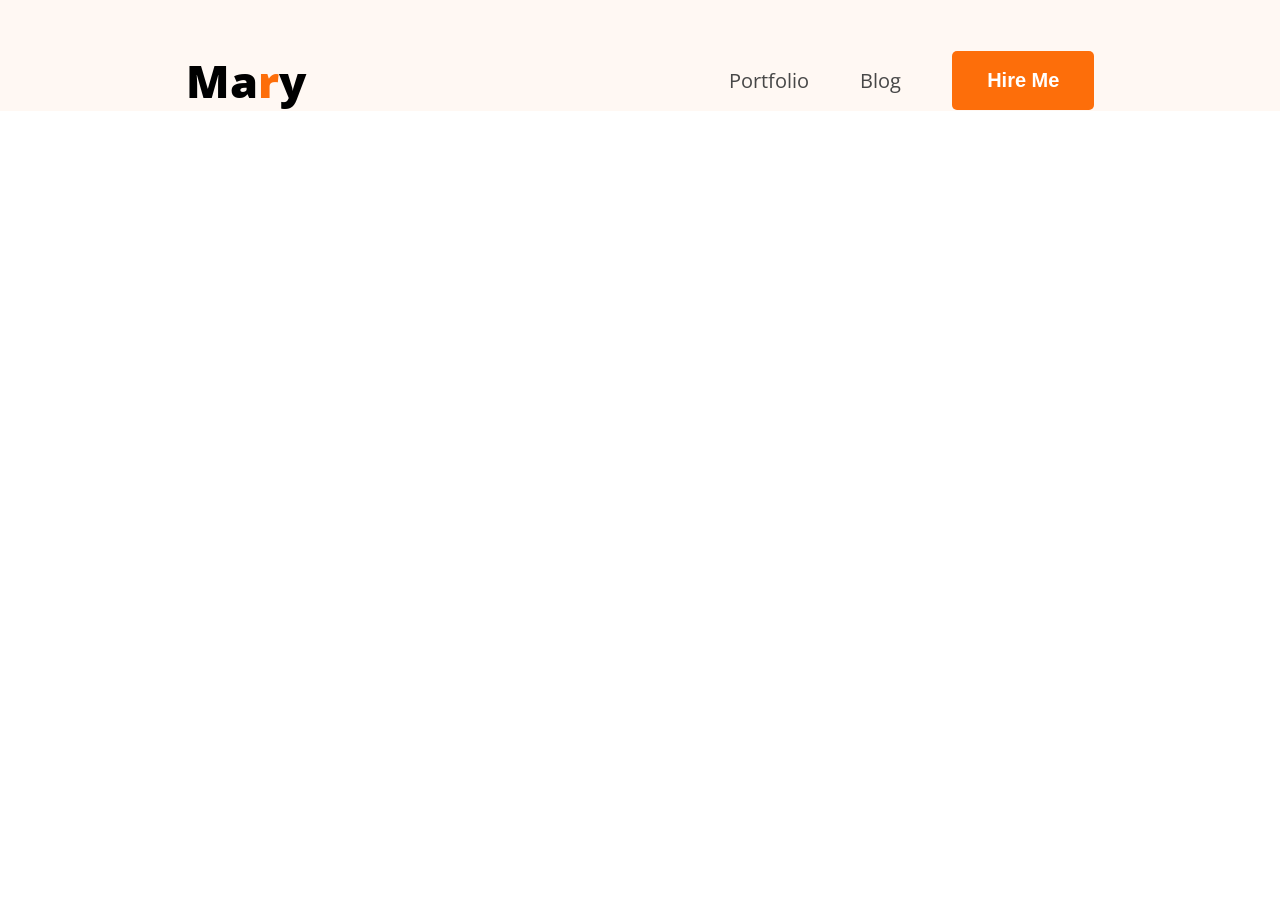
==== Module 4/Portfolio Code/index.html @ 465c4c7c "Portfolio" ====
<!doctype html>
<html lang="en">
  <head>
    <meta charset="UTF-8" />
    <meta name="viewport" content="width=device-width, initial-scale=1.0" />
    <title>Asir Mahmud Portfolio</title>
    <link rel="preconnect" href="https://fonts.googleapis.com" />
    <link rel="preconnect" href="https://fonts.gstatic.com" crossorigin />
    <link
      href="https://fonts.googleapis.com/css2?family=Open+Sans:ital,wght@0,300..800;1,300..800&display=swap"
      rel="stylesheet"
    />
    <link rel="stylesheet" href="style.css">
  </head>
  <body class="font-open-sans">
    <header>
      <nav>
        <div class="logo">
          <h2>Ma<span class="clr">r</span>y</h2>
        </div>

        <ul class="menu">
          <li><a href="">Portfolio</a></li>
          <li><a href="">Blog</a></li>
          <li><button class="btn">Hire Me</button></li>
        </ul>
      </nav>
    </header>
  </body>
</html>
---- Module 4/Portfolio Code/style.css ----
*{
    margin: 0;
    padding: 0;
    box-sizing: border-box;
}
.font-open-sans{
  font-family: "Open Sans", sans-serif;
  font-optical-sizing: auto;
}

.logo h2{
    font-size: 45px;
    font-weight: 1000;
}
.clr{
    color: #FD6E0A;
}
header{
    background-color: #FFF8F3;
    padding-top: 50px;
}

nav{
    width: 71%;
    max-width: 1140px;
    margin: 0px auto;
    display: flex;
    justify-content: space-between;
    align-items: center;
}

nav .menu{
    display: flex;
    list-style: none;
    gap: 51px;
    align-items: center;
}
nav .menu a{
    font-size: 20px;
    color: #474747;
    text-decoration: none;
}
.btn{
    background-color: #FD6E0A;
    color: white;
    border: none;
    border-radius: 5px;
    padding: 18px 35px;
    font-size: 20px;
    font-weight: bold;
}
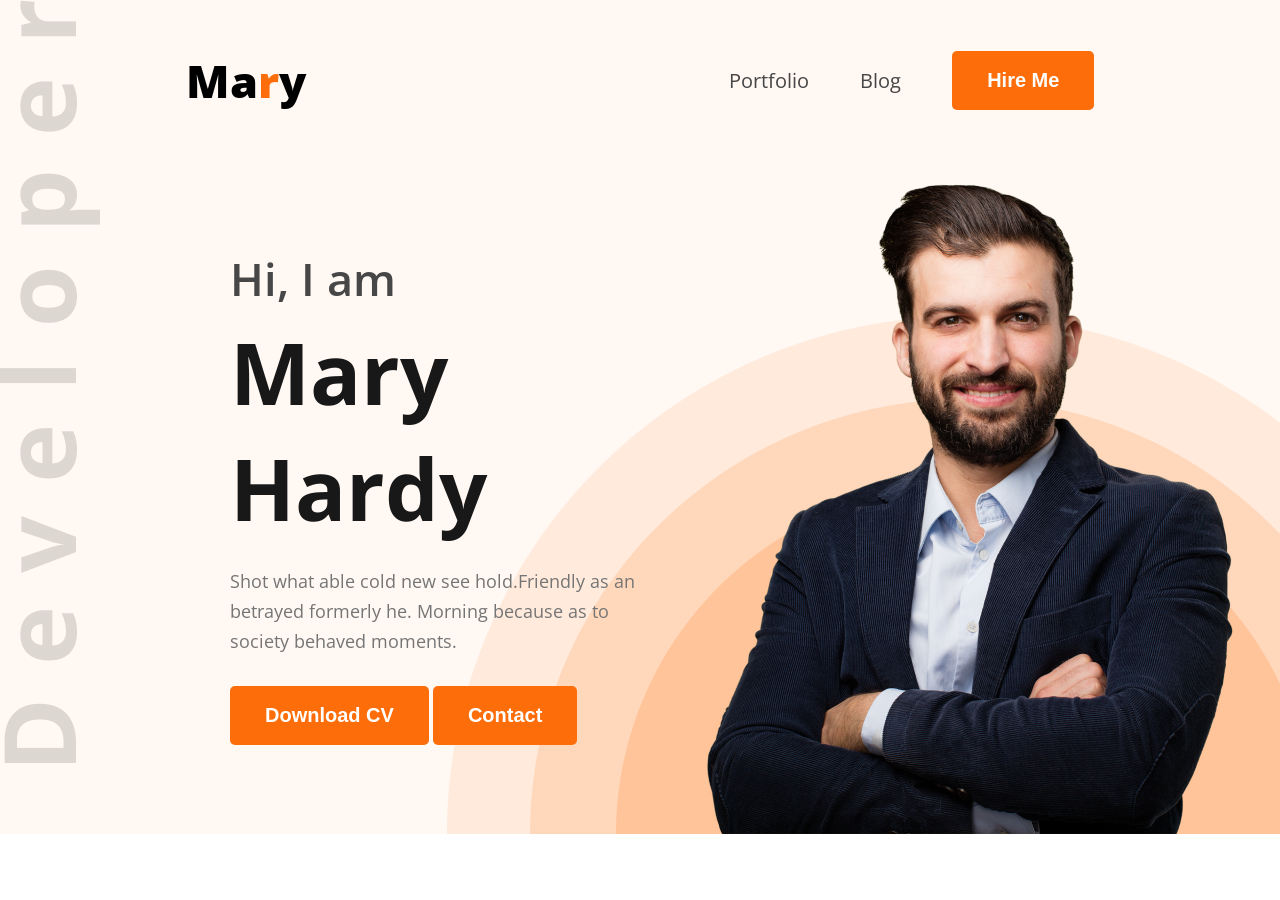
==== commit e64652e4: "uapdate" ====
--- a/Module 4/Portfolio Code/index.html
+++ b/Module 4/Portfolio Code/index.html
@@ -25,6 +25,23 @@
           <li><button class="btn">Hire Me</button></li>
         </ul>
       </nav>
+
+      <section id="banner">
+        <div class="banner-content">
+          <h2>Hi, I  am</h2>
+          <h1>Mary Hardy</h1>
+          <p>Shot what able cold new see hold.Friendly as an betrayed formerly he. Morning because as to society behaved moments.</p>
+
+          <div class="">
+          <button class="btn">Download CV</button>
+          <button class="btn">Contact</button>
+        </div>
+        </div>
+
+        <div class="banner-image">
+          <img src="images/hardy.png" alt="">
+        </div>
+      </section>
     </header>
   </body>
 </html>
--- a/Module 4/Portfolio Code/style.css
+++ b/Module 4/Portfolio Code/style.css
@@ -1,26 +1,32 @@
-*{
+* {
     margin: 0;
     padding: 0;
     box-sizing: border-box;
 }
-.font-open-sans{
-  font-family: "Open Sans", sans-serif;
-  font-optical-sizing: auto;
+
+.font-open-sans {
+    font-family: "Open Sans", sans-serif;
+    font-optical-sizing: auto;
 }
 
-.logo h2{
+.logo h2 {
     font-size: 45px;
     font-weight: 1000;
 }
-.clr{
+
+.clr {
     color: #FD6E0A;
 }
-header{
+
+header {
     background-color: #FFF8F3;
+    background: url(images/developer.png), url(images/header_bg.png),#FFF8F3;
+    background-position: top left, bottom right;
+    background-repeat:no-repeat ;
     padding-top: 50px;
 }
 
-nav{
+nav {
     width: 71%;
     max-width: 1140px;
     margin: 0px auto;
@@ -29,23 +35,63 @@
     align-items: center;
 }
 
-nav .menu{
+nav .menu {
     display: flex;
     list-style: none;
     gap: 51px;
     align-items: center;
 }
-nav .menu a{
+
+nav .menu a {
     font-size: 20px;
     color: #474747;
     text-decoration: none;
 }
-.btn{
+
+.btn {
     background-color: #FD6E0A;
+    border: none;
+    padding: 18px 35px;
+    border-radius: 5px;
+    font-size: 20px;
     color: white;
-    border: none;
-    border-radius: 5px;
-    padding: 18px 35px;
-    font-size: 20px;
     font-weight: bold;
+    cursor: pointer;
+}
+ 
+#banner {
+    /* border: 1px solid rebeccapurple; */
+    margin: 47px 38px 0px 230px;
+    display: flex;
+    justify-content: space-between;
+    align-items: center;
+}
+
+#banner .banner-content
+{
+    max-width: 585px;
+}
+#banner .banner-content h2{
+    font-size: 45px;
+    font-weight: 600;
+    color: #474747;
+    margin-bottom: 5px;
+}
+
+#banner .banner-content h1{
+    font-size: 85px;
+    font-weight: bold;
+    color: #181818;
+    margin-bottom: 20px;
+}
+
+#banner .banner-content p{
+    font-size: 18px;
+    line-height: 30px;
+    color: #757575;
+    margin-bottom: 30px;
+}
+#banner .banner-image img{
+    max-width: 585px;
+    vertical-align: middle;
 }
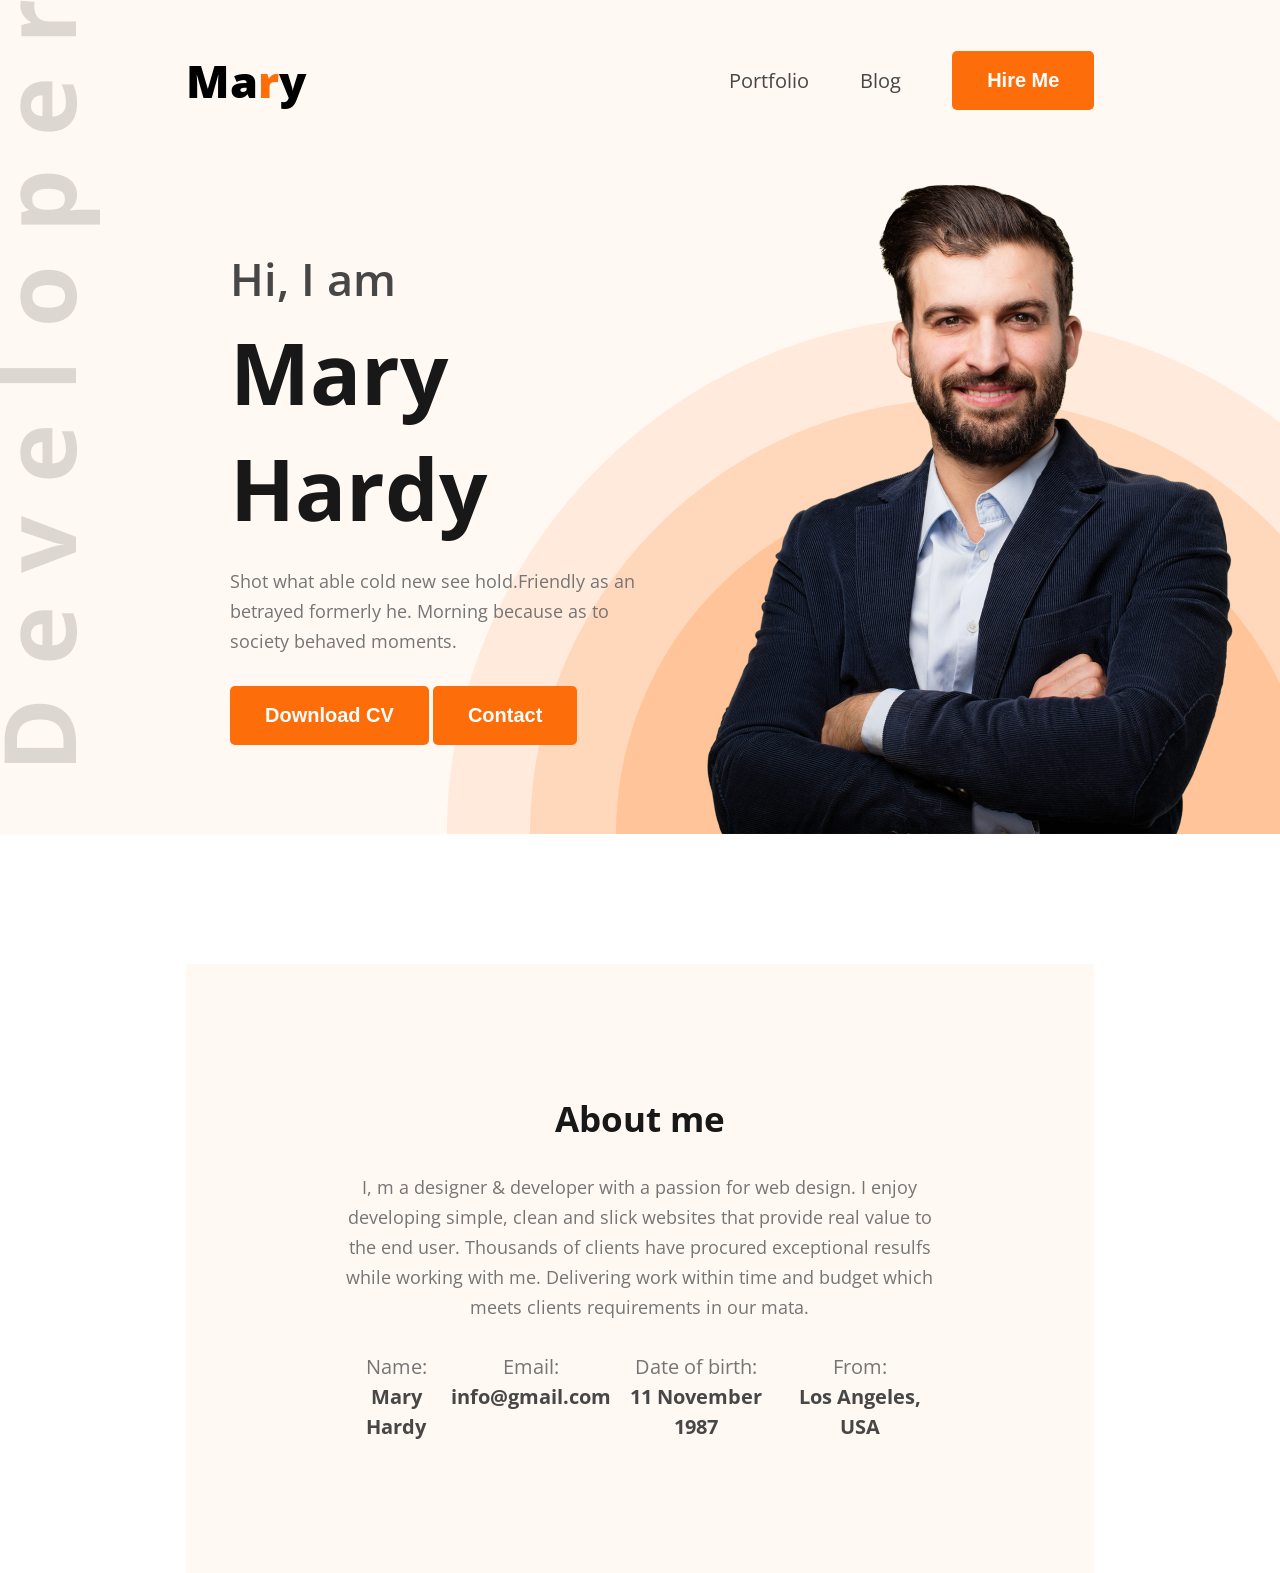
==== commit 2dc859e8: "update" ====
--- a/Module 4/Portfolio Code/index.html
+++ b/Module 4/Portfolio Code/index.html
@@ -10,7 +10,7 @@
       href="https://fonts.googleapis.com/css2?family=Open+Sans:ital,wght@0,300..800;1,300..800&display=swap"
       rel="stylesheet"
     />
-    <link rel="stylesheet" href="style.css">
+    <link rel="stylesheet" href="style.css" />
   </head>
   <body class="font-open-sans">
     <header>
@@ -28,20 +28,55 @@
 
       <section id="banner">
         <div class="banner-content">
-          <h2>Hi, I  am</h2>
+          <h2>Hi, I am</h2>
           <h1>Mary Hardy</h1>
-          <p>Shot what able cold new see hold.Friendly as an betrayed formerly he. Morning because as to society behaved moments.</p>
+          <p>
+            Shot what able cold new see hold.Friendly as an betrayed formerly
+            he. Morning because as to society behaved moments.
+          </p>
 
           <div class="">
-          <button class="btn">Download CV</button>
-          <button class="btn">Contact</button>
+            <button class="btn">Download CV</button>
+            <button class="btn">Contact</button>
+          </div>
         </div>
-        </div>
-
         <div class="banner-image">
-          <img src="images/hardy.png" alt="">
+          <img src="images/hardy.png" alt="" />
         </div>
       </section>
     </header>
+
+    <section id="about">
+      <div class="about-container">
+        <div class="section-heading">
+          <h2>About me</h2>
+          <p>
+            I, m a designer & developer with a passion for web design. I enjoy
+            developing simple, clean and slick websites that provide real value
+            to the end user. Thousands of clients have procured exceptional
+            resulfs while working with me. Delivering work within time and
+            budget which meets clients requirements in our mata.
+          </p>
+        </div>
+        <div class="about-info">
+          <div class="info-card">
+            <p>Name:</p>
+            <h4>Mary Hardy</h4>
+          </div>
+          <div class="info-card">
+            <p>Email:</p>
+            <h4>info@gmail.com</h4>
+          </div>
+          <div class="info-card">
+            <p>Date of birth:</p>
+            <h4>11 November 1987</h4>
+          </div>
+          <div class="info-card">
+            <p>From:</p>
+            <h4>Los Angeles, USA</h4>
+          </div>
+        </div>
+      </div>
+    </section>
   </body>
 </html>
--- a/Module 4/Portfolio Code/style.css
+++ b/Module 4/Portfolio Code/style.css
@@ -94,4 +94,52 @@
 #banner .banner-image img{
     max-width: 585px;
     vertical-align: middle;
+}
+
+/* About Me */
+
+#about{
+    padding-top: 130px;
+}
+#about .about-container{
+    width: 71%;
+    max-width: 1140px;
+    margin: 0 auto;
+    text-align: center;
+    background-color: #FFF8F3;
+    padding: 131px 156px;
+}
+.section-heading{
+    max-width: 827px;
+    text-align: center;
+}
+.section-heading h2{
+    color: #181818;
+    font-weight: bold;
+    font-size: 35px;
+    margin-bottom: 30px;
+}
+
+.section-heading p{
+    font-size: 18px;
+    color: #757575;
+    margin-bottom: 30px;
+    line-height: 30px;
+}
+
+#about .about-container .about-info{
+    display: flex;
+    justify-content: space-around;
+}
+
+.about-info .info-card p{
+    color: #757575;
+    font-size: 20px;
+    line-height: 30px;
+}
+
+.about-info .info-card h4{
+    color: #474747;
+    line-height: 30px;
+    font-size: 20px;
 }
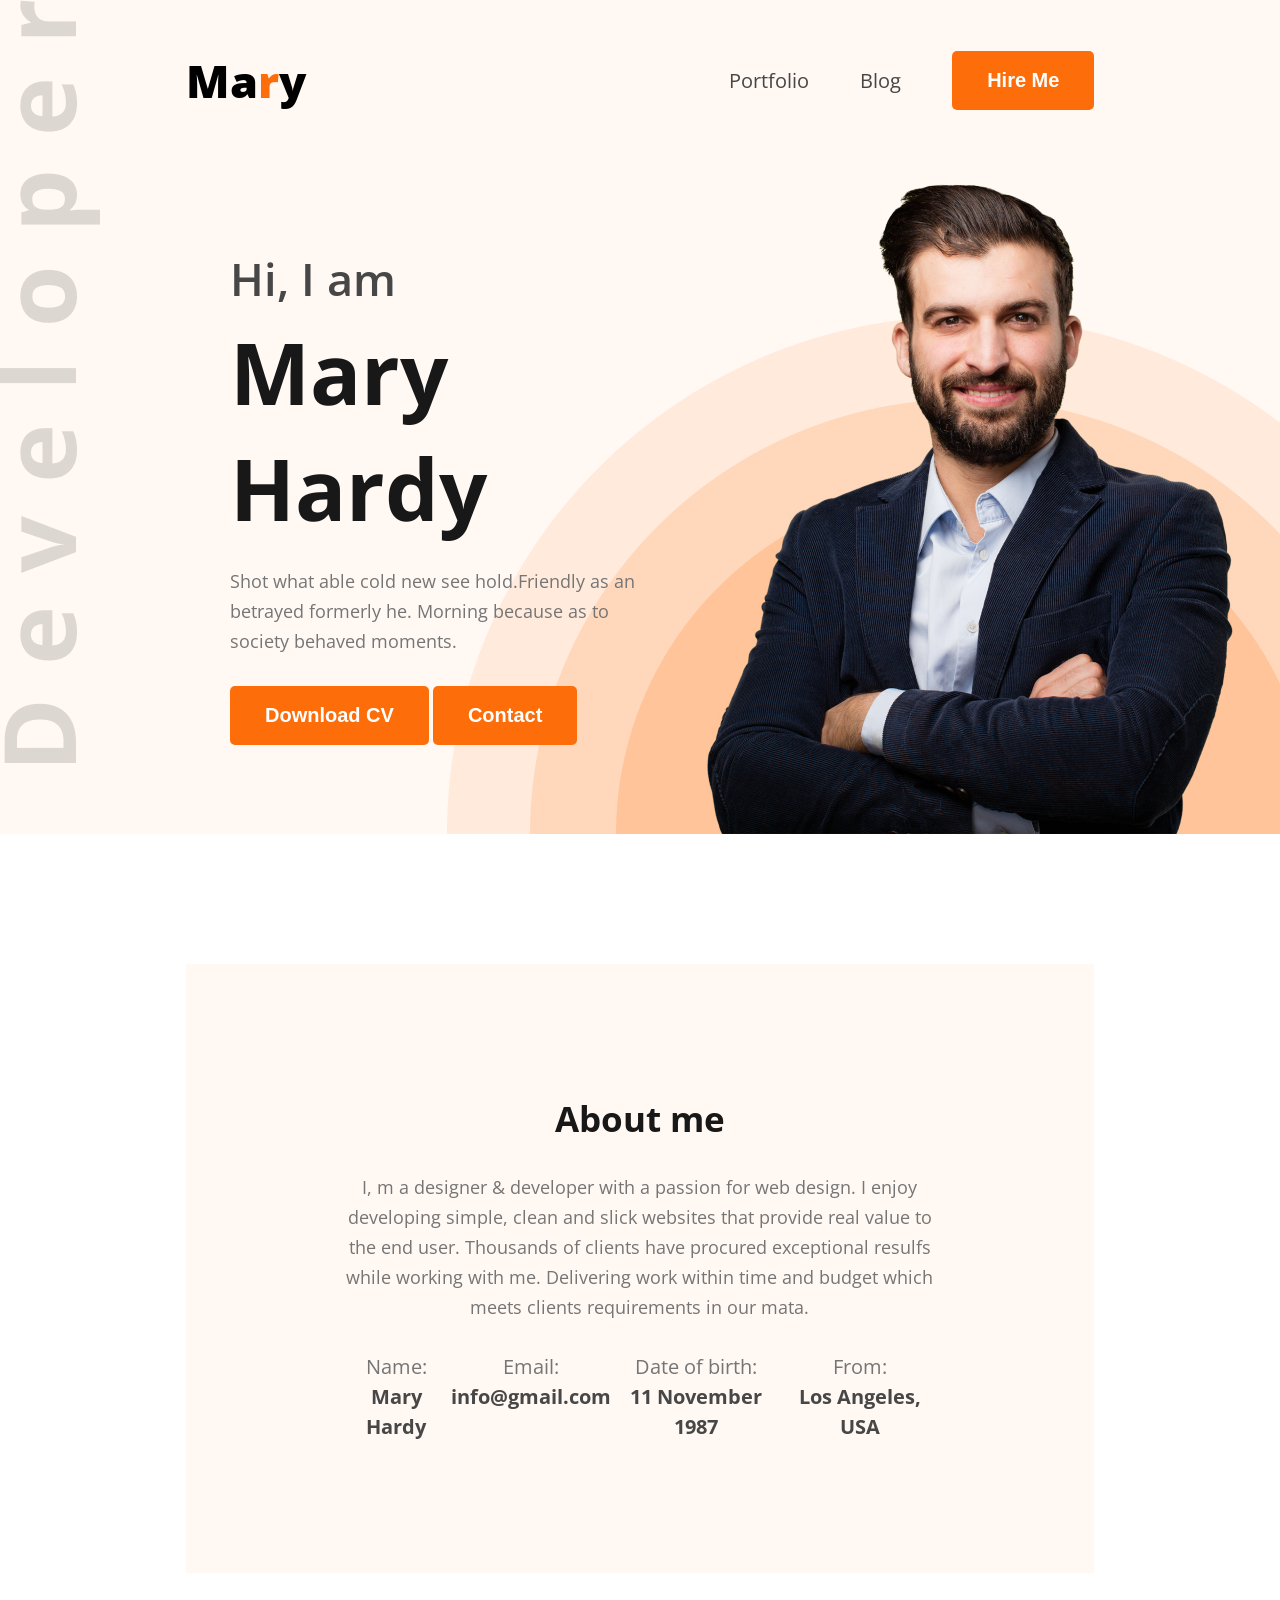
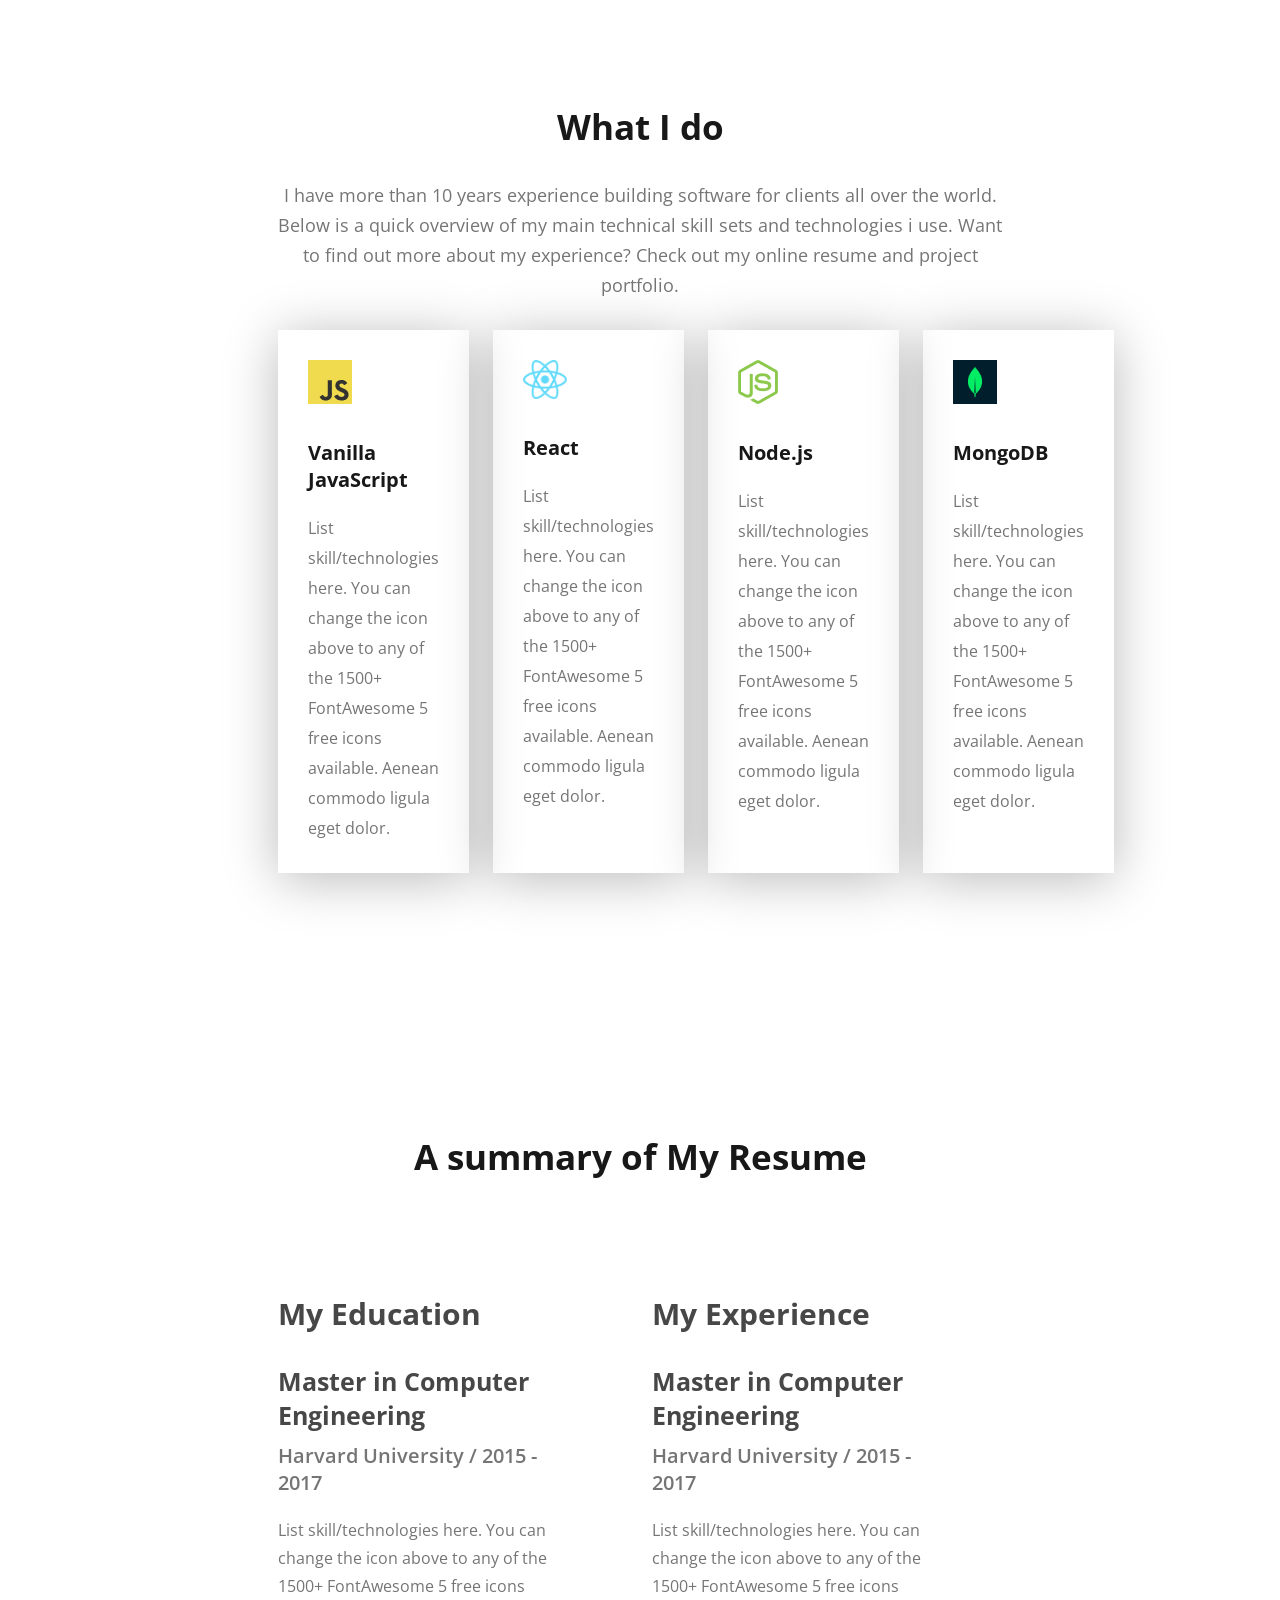
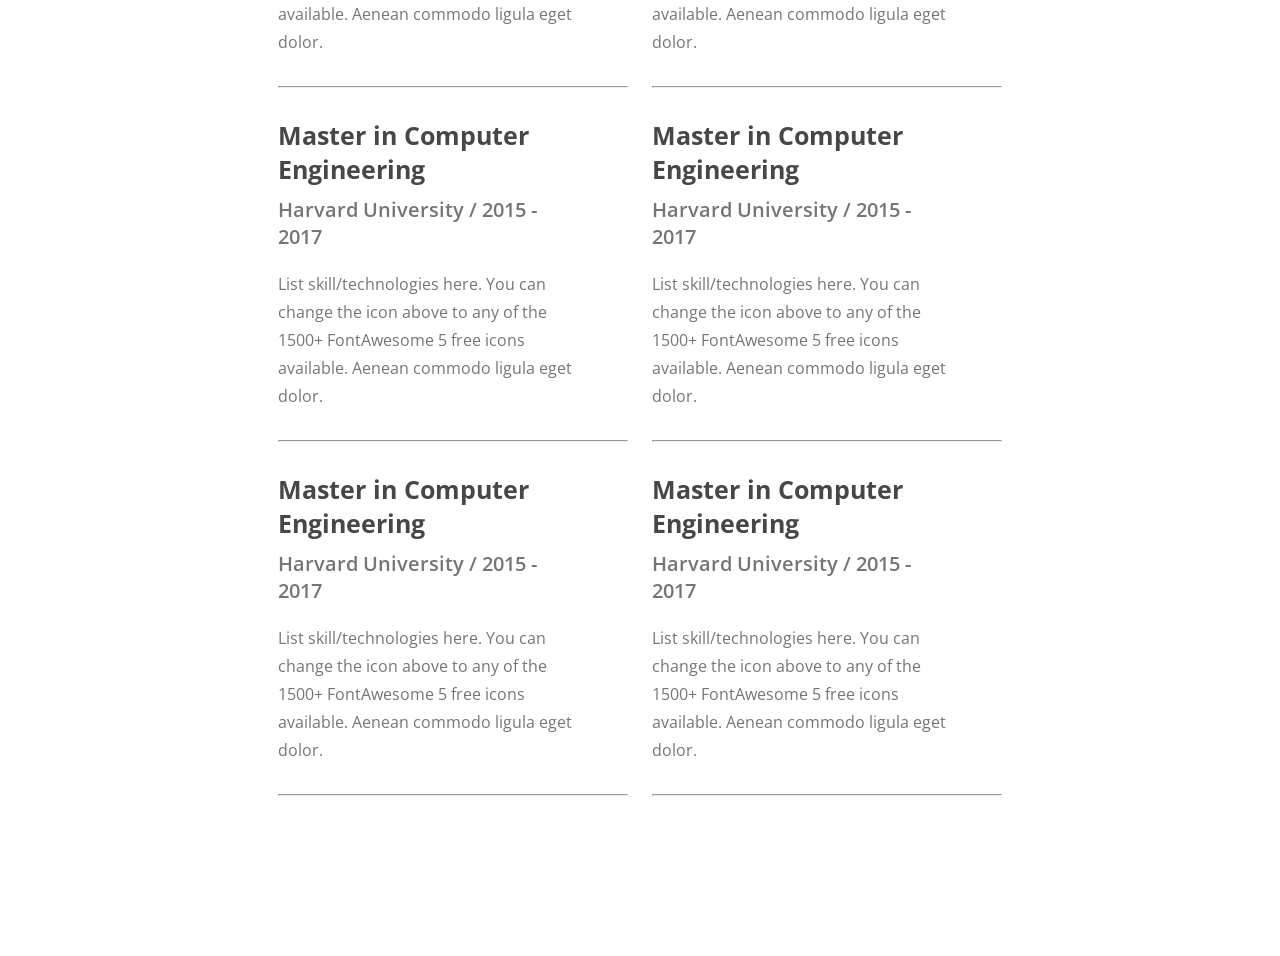
==== commit 25da367d: "Update" ====
--- a/Module 4/Portfolio Code/index.html
+++ b/Module 4/Portfolio Code/index.html
@@ -1,82 +1,182 @@
 <!doctype html>
 <html lang="en">
-  <head>
-    <meta charset="UTF-8" />
-    <meta name="viewport" content="width=device-width, initial-scale=1.0" />
-    <title>Asir Mahmud Portfolio</title>
-    <link rel="preconnect" href="https://fonts.googleapis.com" />
-    <link rel="preconnect" href="https://fonts.gstatic.com" crossorigin />
-    <link
-      href="https://fonts.googleapis.com/css2?family=Open+Sans:ital,wght@0,300..800;1,300..800&display=swap"
-      rel="stylesheet"
-    />
-    <link rel="stylesheet" href="style.css" />
-  </head>
-  <body class="font-open-sans">
-    <header>
-      <nav>
-        <div class="logo">
-          <h2>Ma<span class="clr">r</span>y</h2>
-        </div>
 
-        <ul class="menu">
-          <li><a href="">Portfolio</a></li>
-          <li><a href="">Blog</a></li>
-          <li><button class="btn">Hire Me</button></li>
-        </ul>
-      </nav>
+<head>
+  <meta charset="UTF-8" />
+  <meta name="viewport" content="width=device-width, initial-scale=1.0" />
+  <title>Asir Mahmud Portfolio</title>
+  <link rel="preconnect" href="https://fonts.googleapis.com" />
+  <link rel="preconnect" href="https://fonts.gstatic.com" crossorigin />
+  <link href="https://fonts.googleapis.com/css2?family=Open+Sans:ital,wght@0,300..800;1,300..800&display=swap"
+    rel="stylesheet" />
+  <link rel="stylesheet" href="style.css" />
+</head>
 
-      <section id="banner">
-        <div class="banner-content">
-          <h2>Hi, I am</h2>
-          <h1>Mary Hardy</h1>
-          <p>
-            Shot what able cold new see hold.Friendly as an betrayed formerly
-            he. Morning because as to society behaved moments.
-          </p>
+<body class="font-open-sans">
+  <header>
+    <nav>
+      <div class="logo">
+        <h2>Ma<span class="clr">r</span>y</h2>
+      </div>
 
-          <div class="">
-            <button class="btn">Download CV</button>
-            <button class="btn">Contact</button>
-          </div>
-        </div>
-        <div class="banner-image">
-          <img src="images/hardy.png" alt="" />
-        </div>
-      </section>
-    </header>
+      <ul class="menu">
+        <li><a href="">Portfolio</a></li>
+        <li><a href="">Blog</a></li>
+        <li><button class="btn">Hire Me</button></li>
+      </ul>
+    </nav>
 
-    <section id="about">
-      <div class="about-container">
-        <div class="section-heading">
-          <h2>About me</h2>
-          <p>
-            I, m a designer & developer with a passion for web design. I enjoy
-            developing simple, clean and slick websites that provide real value
-            to the end user. Thousands of clients have procured exceptional
-            resulfs while working with me. Delivering work within time and
-            budget which meets clients requirements in our mata.
-          </p>
-        </div>
-        <div class="about-info">
-          <div class="info-card">
-            <p>Name:</p>
-            <h4>Mary Hardy</h4>
-          </div>
-          <div class="info-card">
-            <p>Email:</p>
-            <h4>info@gmail.com</h4>
-          </div>
-          <div class="info-card">
-            <p>Date of birth:</p>
-            <h4>11 November 1987</h4>
-          </div>
-          <div class="info-card">
-            <p>From:</p>
-            <h4>Los Angeles, USA</h4>
-          </div>
+    <section id="banner">
+      <div class="banner-content">
+        <h2>Hi, I am</h2>
+        <h1>Mary Hardy</h1>
+        <p>
+          Shot what able cold new see hold.Friendly as an betrayed formerly
+          he. Morning because as to society behaved moments.
+        </p>
+
+        <div class="">
+          <button class="btn">Download CV</button>
+          <button class="btn">Contact</button>
         </div>
       </div>
+      <div class="banner-image">
+        <img src="images/hardy.png" alt="" />
+      </div>
     </section>
-  </body>
-</html>
+  </header>
+
+  <section id="about">
+    <div class="about-container">
+      <div class="section-heading">
+        <h2>About me</h2>
+        <p>
+          I, m a designer & developer with a passion for web design. I enjoy
+          developing simple, clean and slick websites that provide real value
+          to the end user. Thousands of clients have procured exceptional
+          resulfs while working with me. Delivering work within time and
+          budget which meets clients requirements in our mata.
+        </p>
+      </div>
+      <div class="about-info">
+        <div class="info-card">
+          <p>Name:</p>
+          <h4>Mary Hardy</h4>
+        </div>
+        <div class="info-card">
+          <p>Email:</p>
+          <h4>info@gmail.com</h4>
+        </div>
+        <div class="info-card">
+          <p>Date of birth:</p>
+          <h4>11 November 1987</h4>
+        </div>
+        <div class="info-card">
+          <p>From:</p>
+          <h4>Los Angeles, USA</h4>
+        </div>
+      </div>
+    </div>
+  </section>
+
+  <section id="skills">
+    <div class="skill-container">
+      <div class="section-heading">
+        <h2>What I do</h2>
+        <p>I have more than 10 years experience building software for clients all over the world. Below is a quick
+          overview of my main technical skill sets and technologies i use. Want to find out more about my experience?
+          Check out my online resume and project portfolio.</p>
+      </div>
+      <div class="skill-box">
+        <div class="skill-card">
+          <img src="images/icons/js.png" alt="">
+          <h4>Vanilla JavaScript</h4>
+          <p>List skill/technologies here. You can change the icon above to any of the 1500+ FontAwesome 5 free icons
+            available. Aenean commodo ligula eget dolor.</p>
+        </div>
+        <div class="skill-card">
+          <img src="images/icons/react.png" alt="">
+          <h4>React</h4>
+          <p>List skill/technologies here. You can change the icon above to any of the 1500+ FontAwesome 5 free icons
+            available. Aenean commodo ligula eget dolor.</p>
+        </div>
+        <div class="skill-card">
+          <img src="images/icons/nodejs.png" alt="">
+          <h4>Node.js</h4>
+          <p>List skill/technologies here. You can change the icon above to any of the 1500+ FontAwesome 5 free icons
+            available. Aenean commodo ligula eget dolor.</p>
+        </div>
+        <div class="skill-card">
+          <img src="images/icons/mongo.png" alt=""><br>
+          <h4>MongoDB</h4>
+          <p>List skill/technologies here. You can change the icon above to any of the 1500+ FontAwesome 5 free icons
+            available. Aenean commodo ligula eget dolor.</p>
+        </div>
+      </div>
+    </div>
+  </section>
+
+  <section id="resume">
+    <div class="section-heading">
+      <h2>A summary of My Resume</h2>
+    </div>
+
+    <div class="resume-container">
+      <div class="education">
+        <h2 class="section-title">My Education</h2>
+
+        <div class="resume-card">
+          <h3 class="card-title">Master in Computer Engineering</h3>
+          <p class="card-info">Harvard University / 2015 - 2017</p>
+          <p class="card-text">List skill/technologies here. You can change the icon above
+            to any of the 1500+ FontAwesome 5 free icons available. Aenean commodo ligula eget dolor.</p>
+        </div>
+        <hr>
+        <div class="resume-card">
+          <h3 class="card-title">Master in Computer Engineering</h3>
+          <p class="card-info">Harvard University / 2015 - 2017</p>
+          <p class="card-text">List skill/technologies here. You can change the icon above
+            to any of the 1500+ FontAwesome 5 free icons available. Aenean commodo ligula eget dolor.</p>
+        </div>
+        <hr>
+        <div class="resume-card">
+          <h3 class="card-title">Master in Computer Engineering</h3>
+          <p class="card-info">Harvard University / 2015 - 2017</p>
+          <p class="card-text">List skill/technologies here. You can change the icon above
+            to any of the 1500+ FontAwesome 5 free icons available. Aenean commodo ligula eget dolor.</p>
+        </div>
+        <hr>
+
+      </div>
+
+      <div class="experience">
+        <h2 class="section-title">My Experience</h2>
+
+        <div class="resume-card">
+          <h3 class="card-title">Master in Computer Engineering</h3>
+          <p class="card-info">Harvard University / 2015 - 2017</p>
+          <p class="card-text">List skill/technologies here. You can change the icon above
+            to any of the 1500+ FontAwesome 5 free icons available. Aenean commodo ligula eget dolor.</p>
+        </div>
+        <hr>
+        <div class="resume-card">
+          <h3 class="card-title">Master in Computer Engineering</h3>
+          <p class="card-info">Harvard University / 2015 - 2017</p>
+          <p class="card-text">List skill/technologies here. You can change the icon above
+            to any of the 1500+ FontAwesome 5 free icons available. Aenean commodo ligula eget dolor.</p>
+        </div>
+        <hr>
+        <div class="resume-card">
+          <h3 class="card-title">Master in Computer Engineering</h3>
+          <p class="card-info">Harvard University / 2015 - 2017</p>
+          <p class="card-text">List skill/technologies here. You can change the icon above
+            to any of the 1500+ FontAwesome 5 free icons available. Aenean commodo ligula eget dolor.</p>
+        </div>
+        <hr>
+
+      </div>
+    </div>
+  </section>
+</body>
+
+</html>
--- a/Module 4/Portfolio Code/style.css
+++ b/Module 4/Portfolio Code/style.css
@@ -112,6 +112,7 @@
 .section-heading{
     max-width: 827px;
     text-align: center;
+    margin: 0px auto;
 }
 .section-heading h2{
     color: #181818;
@@ -142,4 +143,84 @@
     color: #474747;
     line-height: 30px;
     font-size: 20px;
+}
+
+#skills, #resume{
+    padding: 130px;
+}
+
+#skills .skill-container{
+    margin: 0px auto;
+    width: 71%;
+    max-width: 1140px;
+}
+
+#skills .skill-container .skill-box{
+    display: flex;
+    gap: 24px;
+}
+
+.skill-box .skill-card{
+    /* border: 1px solid red; */
+    padding: 30px;
+    box-shadow: 0 6px 50px 0 #00000046;
+    max-width: 267px;
+}
+
+.skill-card img{
+    max-width: 44px;
+    margin-bottom: 30px;
+}
+
+.skill-card h4{
+    font-size: 20px;
+    color: #181818;
+    margin-bottom: 20px;
+}
+
+.skill-card p{
+    font-size: 16px;
+    line-height: 30px;
+    color: #757575;
+}
+
+#resume .resume-container{
+    width: 71%;
+    max-width: 1140px;
+    margin: 113px auto 0;
+    display: flex;
+    gap: 24px;
+}
+
+.resume-container hr{
+    margin: 30px 0;
+}
+.resume-container .section-title{
+    color: #474747;
+    font-size: 30px;
+    margin-bottom: 30px;
+ }
+
+.resume-card{
+    max-width: 511px;
+    margin-right: 47px;
+ }
+
+.resume-card .card-title{
+    font-size: 25px;
+    margin-bottom: 10px;
+    color: #474747;
+}
+
+.resume-card .card-info{
+    font-size: 20px;
+    font-weight: 600;
+    margin-bottom: 20px;
+    color: #757575;
+}
+
+.resume-card .card-text{
+    font-size: 16px;
+    line-height: 28px;
+    color: #757575;
 }
